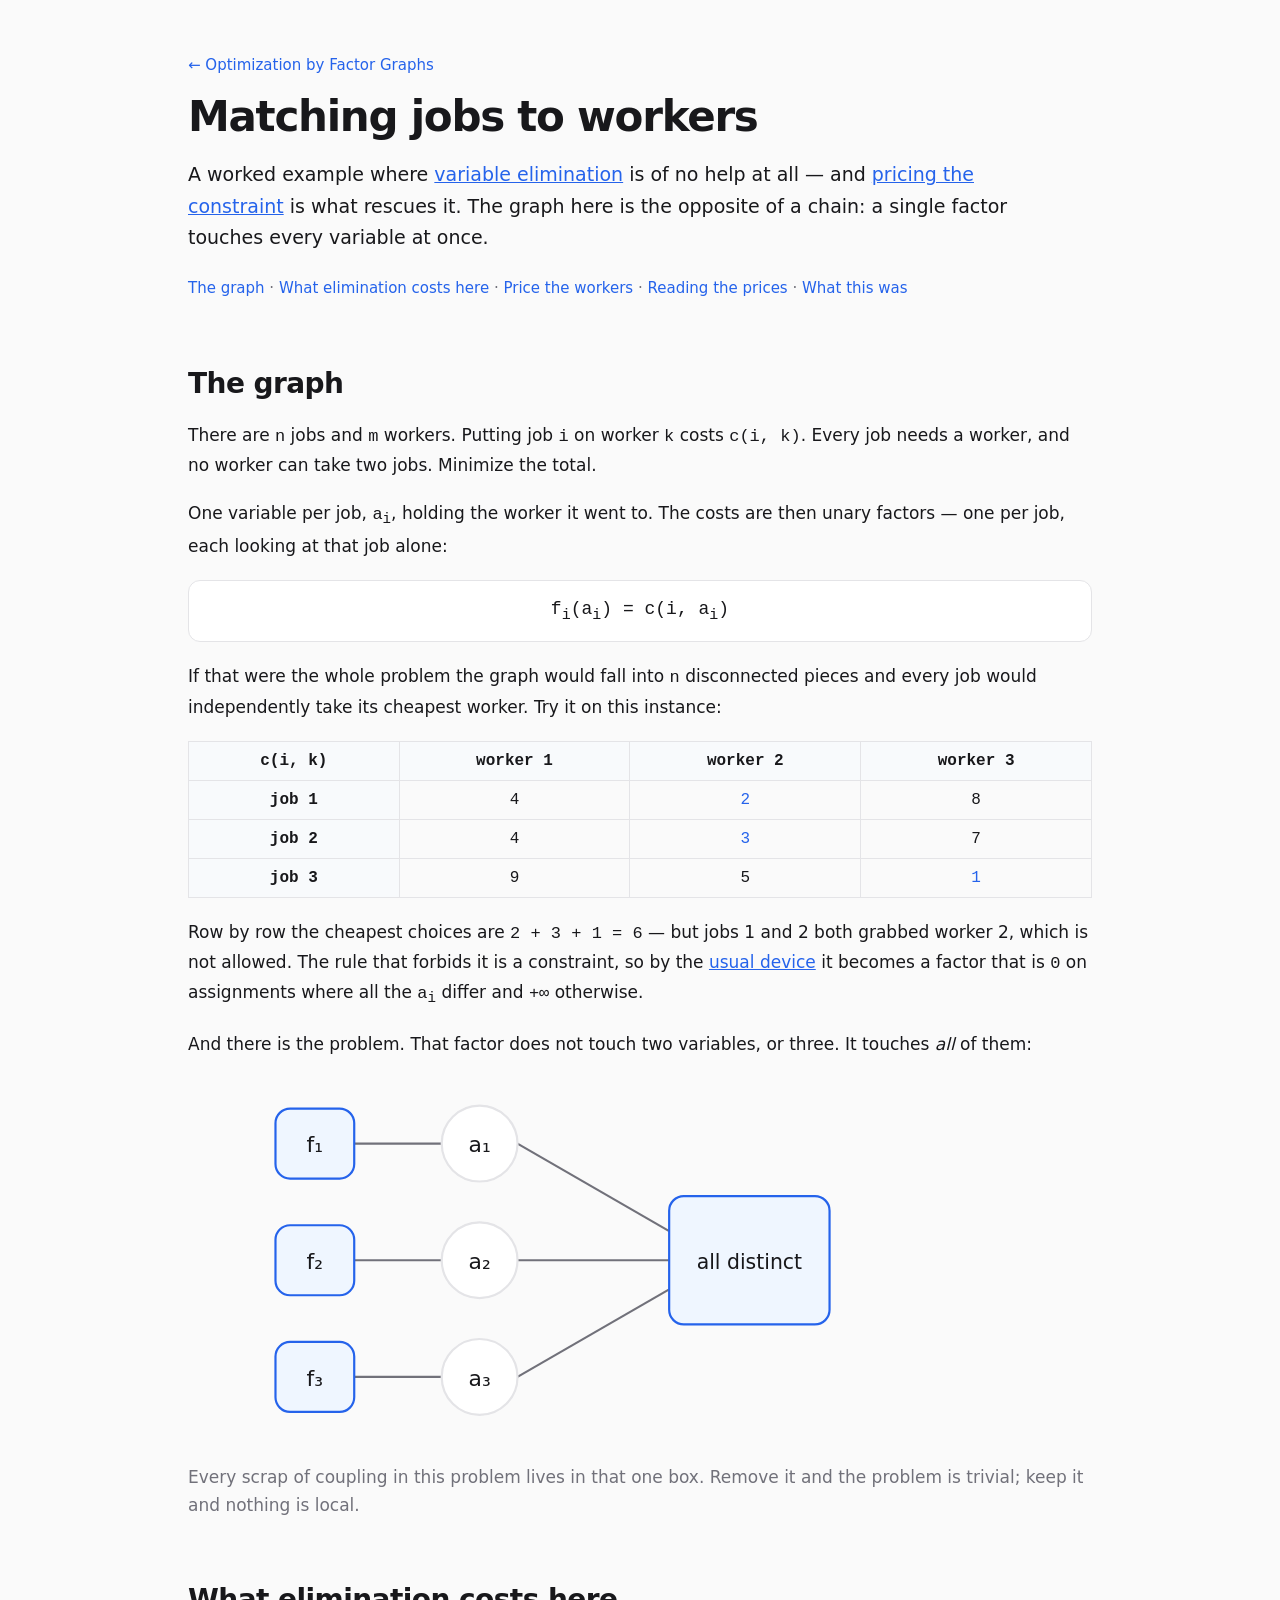
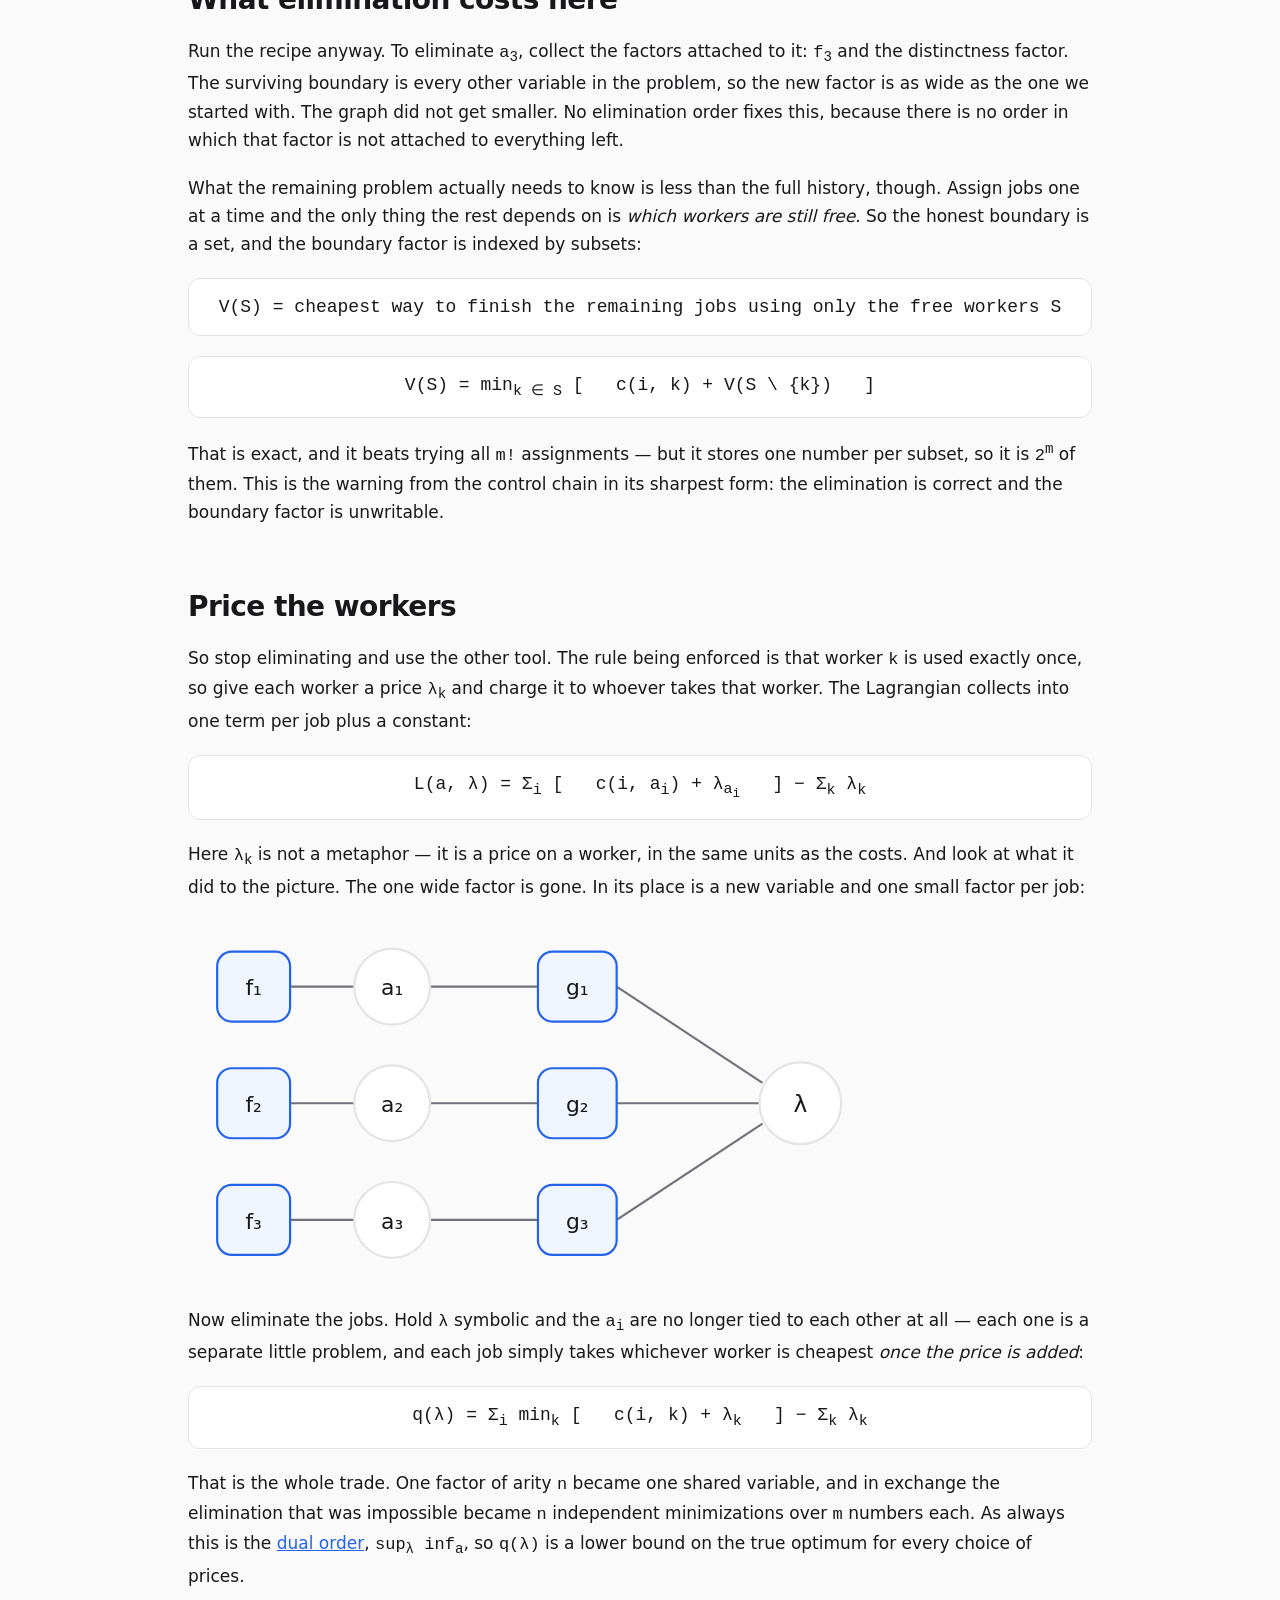
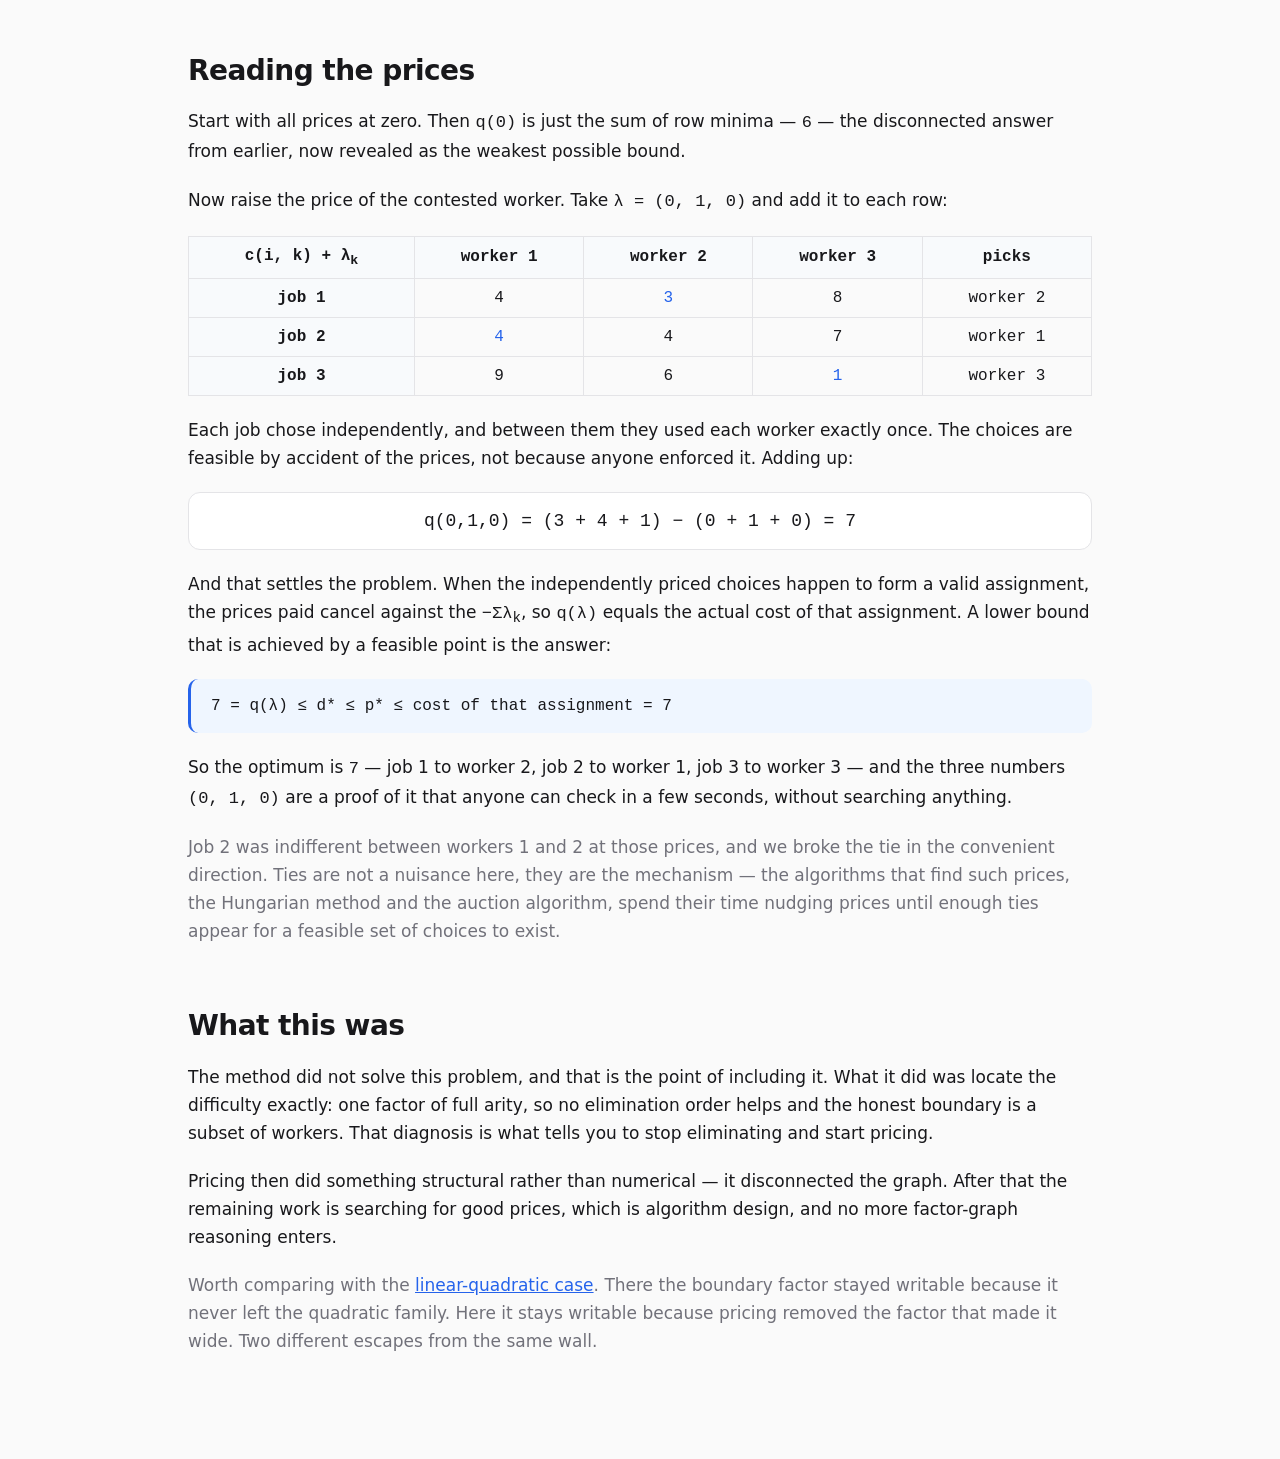
==== optimization/factor-graphs/worked-examples/assignment.html @ 1861b221 "vault backup: 2026-08-20 23:13:16" ====
<!doctype html>
<html lang="en">
<head>
  <meta charset="utf-8" />
  <meta name="viewport" content="width=device-width, initial-scale=1" />

  <title>Worked example: matching jobs to workers</title>

  <link rel="stylesheet" href="../style.css" />
</head>

<body>
<main>
<div id="fg-method">

  <section>
    <a class="backlink" href="../index.html">← Optimization by Factor Graphs</a>

    <h1>Matching jobs to workers</h1>

    <p class="lead">
      A worked example where <a href="../index.html#elimination">variable
      elimination</a> is of no help at all — and
      <a href="../index.html#pricing">pricing the constraint</a> is what
      rescues it. The graph here is the opposite of a chain: a single factor
      touches every variable at once.
    </p>

    <nav class="contents">
      <a href="#graph">The graph</a> ·
      <a href="#elimination">What elimination costs here</a> ·
      <a href="#prices">Price the workers</a> ·
      <a href="#certificate">Reading the prices</a> ·
      <a href="#coda">What this was</a>
    </nav>
  </section>

  <section id="graph">
    <h2>The graph</h2>

    <p>
      There are <span class="math">n</span> jobs and
      <span class="math">m</span> workers. Putting job
      <span class="math">i</span> on worker <span class="math">k</span>
      costs <span class="math">c(i, k)</span>. Every job needs a worker, and
      no worker can take two jobs. Minimize the total.
    </p>

    <p>
      One variable per job, <span class="math">a<sub>i</sub></span>, holding
      the worker it went to. The costs are then unary factors — one per job,
      each looking at that job alone:
    </p>

    <div class="equation math centered">
      f<sub>i</sub>(a<sub>i</sub>) = c(i, a<sub>i</sub>)
    </div>

    <p>
      If that were the whole problem the graph would fall into
      <span class="math">n</span> disconnected pieces and every job would
      independently take its cheapest worker. Try it on this instance:
    </p>

    <table class="payoff math">
      <tr>
        <th>c(i, k)</th>
        <th>worker 1</th>
        <th>worker 2</th>
        <th>worker 3</th>
      </tr>
      <tr><th>job 1</th><td>4</td><td class="accent">2</td><td>8</td></tr>
      <tr><th>job 2</th><td>4</td><td class="accent">3</td><td>7</td></tr>
      <tr><th>job 3</th><td>9</td><td>5</td><td class="accent">1</td></tr>
    </table>

    <p>
      Row by row the cheapest choices are
      <span class="math">2 + 3 + 1 = 6</span> — but jobs 1 and 2 both grabbed
      worker 2, which is not allowed. The rule that forbids it is a
      constraint, so by the
      <a href="../index.html#constraints">usual device</a> it becomes a
      factor that is <span class="math">0</span> on assignments where all
      the <span class="math">a<sub>i</sub></span> differ and
      <span class="math">+∞</span> otherwise.
    </p>

    <p>
      And there is the problem. That factor does not touch two variables, or
      three. It touches <em>all</em> of them:
    </p>

    <svg
      class="diagram"
      viewBox="0 0 620 250"
      role="img"
      aria-label="Three job variables, each with its own unary cost factor, all three also attached to a single large distinctness factor"
    >
      <line class="edge" x1="114" y1="45" x2="174" y2="45"/>
      <line class="edge" x1="114" y1="125" x2="174" y2="125"/>
      <line class="edge" x1="114" y1="205" x2="174" y2="205"/>

      <line class="edge" x1="226" y1="45" x2="330" y2="105"/>
      <line class="edge" x1="226" y1="125" x2="330" y2="125"/>
      <line class="edge" x1="226" y1="205" x2="330" y2="145"/>

      <rect class="factor" x="60" y="21" width="54" height="48" rx="10"/>
      <rect class="factor" x="60" y="101" width="54" height="48" rx="10"/>
      <rect class="factor" x="60" y="181" width="54" height="48" rx="10"/>

      <circle class="node" cx="200" cy="45" r="26"/>
      <circle class="node" cx="200" cy="125" r="26"/>
      <circle class="node" cx="200" cy="205" r="26"/>

      <rect class="factor" x="330" y="81" width="110" height="88" rx="10"/>

      <text x="87" y="51" text-anchor="middle" fill="currentColor" font-size="15">f₁</text>
      <text x="87" y="131" text-anchor="middle" fill="currentColor" font-size="15">f₂</text>
      <text x="87" y="211" text-anchor="middle" fill="currentColor" font-size="15">f₃</text>

      <text x="200" y="51" text-anchor="middle" fill="currentColor" font-size="15">a₁</text>
      <text x="200" y="131" text-anchor="middle" fill="currentColor" font-size="15">a₂</text>
      <text x="200" y="211" text-anchor="middle" fill="currentColor" font-size="15">a₃</text>

      <text x="385" y="131" text-anchor="middle" fill="currentColor" font-size="14">all distinct</text>
    </svg>

    <p class="muted">
      Every scrap of coupling in this problem lives in that one box. Remove
      it and the problem is trivial; keep it and nothing is local.
    </p>
  </section>

  <section id="elimination">
    <h2>What elimination costs here</h2>

    <p>
      Run the recipe anyway. To eliminate
      <span class="math">a<sub>3</sub></span>, collect the factors attached
      to it: <span class="math">f<sub>3</sub></span> and the distinctness
      factor. The surviving boundary is every other variable in the problem,
      so the new factor is as wide as the one we started with. The graph did
      not get smaller. No elimination order fixes this, because there is no
      order in which that factor is not attached to everything left.
    </p>

    <p>
      What the remaining problem actually needs to know is less than the
      full history, though. Assign jobs one at a time and the only thing the
      rest depends on is <em>which workers are still free</em>. So the
      honest boundary is a set, and the boundary factor is indexed by
      subsets:
    </p>

    <div class="equation math centered">
      V(S) = cheapest way to finish the remaining jobs using only the free
      workers S
    </div>

    <div class="equation math centered">
      V(S)
      =
      min<sub>k ∈ S</sub>
      [ &nbsp; c(i, k) + V(S \ {k}) &nbsp; ]
    </div>

    <p>
      That is exact, and it beats trying all
      <span class="math">m!</span> assignments — but it stores one number
      per subset, so it is <span class="math">2<sup>m</sup></span> of them.
      This is the warning from the control chain in its sharpest form: the
      elimination is correct and the boundary factor is unwritable.
    </p>
  </section>

  <section id="prices">
    <h2>Price the workers</h2>

    <p>
      So stop eliminating and use the other tool. The rule being enforced is
      that worker <span class="math">k</span> is used exactly once, so give
      each worker a price <span class="math">λ<sub>k</sub></span> and charge
      it to whoever takes that worker. The Lagrangian collects into one term
      per job plus a constant:
    </p>

    <div class="equation math centered">
      L(a, λ)
      =
      Σ<sub>i</sub>
      [ &nbsp; c(i, a<sub>i</sub>) + λ<sub>a<sub>i</sub></sub> &nbsp; ]
      −
      Σ<sub>k</sub> λ<sub>k</sub>
    </div>

    <p>
      Here <span class="math">λ<sub>k</sub></span> is not a metaphor — it is
      a price on a worker, in the same units as the costs. And look at what
      it did to the picture. The one wide factor is gone. In its place is a
      new variable and one small factor per job:
    </p>

    <svg
      class="diagram"
      viewBox="0 0 620 250"
      role="img"
      aria-label="After pricing: each job variable has its cost factor and a small pricing factor, and all the pricing factors attach to a single shared lambda variable"
    >
      <line class="edge" x1="70" y1="45" x2="114" y2="45"/>
      <line class="edge" x1="70" y1="125" x2="114" y2="125"/>
      <line class="edge" x1="70" y1="205" x2="114" y2="205"/>

      <line class="edge" x1="166" y1="45" x2="240" y2="45"/>
      <line class="edge" x1="166" y1="125" x2="240" y2="125"/>
      <line class="edge" x1="166" y1="205" x2="240" y2="205"/>

      <line class="edge" x1="294" y1="45" x2="394" y2="111"/>
      <line class="edge" x1="294" y1="125" x2="392" y2="125"/>
      <line class="edge" x1="294" y1="205" x2="394" y2="139"/>

      <rect class="factor" x="20" y="21" width="50" height="48" rx="10"/>
      <rect class="factor" x="20" y="101" width="50" height="48" rx="10"/>
      <rect class="factor" x="20" y="181" width="50" height="48" rx="10"/>

      <circle class="node" cx="140" cy="45" r="26"/>
      <circle class="node" cx="140" cy="125" r="26"/>
      <circle class="node" cx="140" cy="205" r="26"/>

      <rect class="factor" x="240" y="21" width="54" height="48" rx="10"/>
      <rect class="factor" x="240" y="101" width="54" height="48" rx="10"/>
      <rect class="factor" x="240" y="181" width="54" height="48" rx="10"/>

      <circle class="node" cx="420" cy="125" r="28"/>

      <text x="45" y="51" text-anchor="middle" fill="currentColor" font-size="15">f₁</text>
      <text x="45" y="131" text-anchor="middle" fill="currentColor" font-size="15">f₂</text>
      <text x="45" y="211" text-anchor="middle" fill="currentColor" font-size="15">f₃</text>

      <text x="140" y="51" text-anchor="middle" fill="currentColor" font-size="15">a₁</text>
      <text x="140" y="131" text-anchor="middle" fill="currentColor" font-size="15">a₂</text>
      <text x="140" y="211" text-anchor="middle" fill="currentColor" font-size="15">a₃</text>

      <text x="267" y="51" text-anchor="middle" fill="currentColor" font-size="15">g₁</text>
      <text x="267" y="131" text-anchor="middle" fill="currentColor" font-size="15">g₂</text>
      <text x="267" y="211" text-anchor="middle" fill="currentColor" font-size="15">g₃</text>

      <text x="420" y="131" text-anchor="middle" fill="currentColor" font-size="16">λ</text>
    </svg>

    <p>
      Now eliminate the jobs. Hold <span class="math">λ</span> symbolic and
      the <span class="math">a<sub>i</sub></span> are no longer tied to each
      other at all — each one is a separate little problem, and each job
      simply takes whichever worker is cheapest <em>once the price is
      added</em>:
    </p>

    <div class="equation math centered">
      q(λ)
      =
      Σ<sub>i</sub>
      min<sub>k</sub>
      [ &nbsp; c(i, k) + λ<sub>k</sub> &nbsp; ]
      −
      Σ<sub>k</sub> λ<sub>k</sub>
    </div>

    <p>
      That is the whole trade. One factor of arity <span class="math">n</span>
      became one shared variable, and in exchange the elimination that was
      impossible became <span class="math">n</span> independent minimizations
      over <span class="math">m</span> numbers each. As always this is the
      <a href="../index.html#duality">dual order</a>,
      <span class="math">sup<sub>λ</sub> inf<sub>a</sub></span>, so
      <span class="math">q(λ)</span> is a lower bound on the true optimum for
      every choice of prices.
    </p>
  </section>

  <section id="certificate">
    <h2>Reading the prices</h2>

    <p>
      Start with all prices at zero. Then
      <span class="math">q(0)</span> is just the sum of row minima —
      <span class="math">6</span> — the disconnected answer from earlier,
      now revealed as the weakest possible bound.
    </p>

    <p>
      Now raise the price of the contested worker. Take
      <span class="math">λ = (0, 1, 0)</span> and add it to each row:
    </p>

    <table class="payoff math">
      <tr>
        <th>c(i, k) + λ<sub>k</sub></th>
        <th>worker 1</th>
        <th>worker 2</th>
        <th>worker 3</th>
        <th>picks</th>
      </tr>
      <tr><th>job 1</th><td>4</td><td class="accent">3</td><td>8</td><td>worker 2</td></tr>
      <tr><th>job 2</th><td class="accent">4</td><td>4</td><td>7</td><td>worker 1</td></tr>
      <tr><th>job 3</th><td>9</td><td>6</td><td class="accent">1</td><td>worker 3</td></tr>
    </table>

    <p>
      Each job chose independently, and between them they used each worker
      exactly once. The choices are feasible by accident of the prices, not
      because anyone enforced it. Adding up:
    </p>

    <div class="equation math centered">
      q(0,1,0)
      =
      (3 + 4 + 1) − (0 + 1 + 0)
      =
      7
    </div>

    <p>
      And that settles the problem. When the independently priced choices
      happen to form a valid assignment, the prices paid cancel against the
      <span class="math">−Σλ<sub>k</sub></span>, so
      <span class="math">q(λ)</span> equals the actual cost of that
      assignment. A lower bound that is achieved by a feasible point is the
      answer:
    </p>

    <div class="viz-callout math">
      7 = q(λ) ≤ d* ≤ p* ≤ cost of that assignment = 7
    </div>

    <p>
      So the optimum is <span class="math">7</span> — job 1 to worker 2, job
      2 to worker 1, job 3 to worker 3 — and the three numbers
      <span class="math">(0, 1, 0)</span> are a proof of it that anyone can
      check in a few seconds, without searching anything.
    </p>

    <p class="muted">
      Job 2 was indifferent between workers 1 and 2 at those prices, and we
      broke the tie in the convenient direction. Ties are not a nuisance
      here, they are the mechanism — the algorithms that find such prices,
      the Hungarian method and the auction algorithm, spend their time
      nudging prices until enough ties appear for a feasible set of choices
      to exist.
    </p>
  </section>

  <section id="coda">
    <h2>What this was</h2>

    <p>
      The method did not solve this problem, and that is the point of
      including it. What it did was locate the difficulty exactly: one
      factor of full arity, so no elimination order helps and the honest
      boundary is a subset of workers. That diagnosis is what tells you to
      stop eliminating and start pricing.
    </p>

    <p>
      Pricing then did something structural rather than numerical — it
      disconnected the graph. After that the remaining work is searching for
      good prices, which is algorithm design, and no more factor-graph
      reasoning enters.
    </p>

    <p class="muted">
      Worth comparing with the
      <a href="hjb.html#lqr">linear-quadratic case</a>. There the boundary
      factor stayed writable because it never left the quadratic family.
      Here it stays writable because pricing removed the factor that made it
      wide. Two different escapes from the same wall.
    </p>
  </section>

</div>
</main>
</body>
</html>
---- optimization/factor-graphs/style.css ----
:root {
  --viz-panel: #ffffff;
  --viz-card: #ffffff;
  --viz-chip-card: #f8fafc;
  --viz-text: #18181b;
  --viz-muted: #71717a;
  --viz-border: #e4e4e7;
  --viz-accent: #2563eb;
  --viz-accent-text: #ffffff;
  --viz-accent-bg: #dbeafe;
  --viz-accent-bg-subtle: #eff6ff;
  --viz-series-1: #2563eb;
}

* {
  box-sizing: border-box;
}

body {
  margin: 0;
  background: #fafafa;
  color: var(--viz-text);
  font-family:
    Inter,
    ui-sans-serif,
    system-ui,
    -apple-system,
    BlinkMacSystemFont,
    "Segoe UI",
    sans-serif;
}

main {
  width: 100%;
  max-width: 960px;
  margin: 0 auto;
  padding: 56px 28px 120px;
}

#fg-method {
  width: 100%;
  display: flex;
  flex-direction: column;
  gap: 64px;
}

section {
  display: flex;
  flex-direction: column;
  gap: 20px;
}

h1,
h2,
h3,
p {
  margin: 0;
}

h1 {
  font-size: 42px;
  line-height: 1.08;
  letter-spacing: -0.03em;
}

h2 {
  font-size: 28px;
  line-height: 1.2;
  letter-spacing: -0.02em;
  font-weight: 600;
}

h3 {
  font-size: 17px;
  font-weight: 600;
}

p,
li {
  font-size: 17px;
  line-height: 1.65;
}

ul,
ol {
  margin: 0;
  padding-left: 22px;
}

li + li {
  margin-top: 8px;
}

.lead {
  max-width: 820px;
  font-size: 19px;
}

.math {
  font-family:
    ui-monospace,
    SFMono-Regular,
    Menlo,
    Monaco,
    Consolas,
    monospace;
}

.muted {
  color: var(--viz-muted);
}

.accent {
  color: var(--viz-accent);
}

.viz-callout {
  padding: 18px 20px;
  border-left: 3px solid var(--viz-accent);
  background: var(--viz-accent-bg-subtle);
  border-radius: 10px;
}

.equation {
  padding: 18px 20px;
  border: 1px solid var(--viz-border);
  border-radius: 12px;
  background: var(--viz-panel);
  font-size: 18px;
  overflow-x: auto;
}

.equation.centered {
  text-align: center;
}

.space-y > * + * {
  margin-top: 12px;
}

.diagram {
  width: 100%;
  height: auto;
}

.node {
  fill: var(--viz-panel);
  stroke: var(--viz-border);
  stroke-width: 1.5;
}

.factor {
  fill: var(--viz-accent-bg-subtle);
  stroke: var(--viz-accent);
  stroke-width: 1.5;
}

.edge {
  stroke: var(--viz-muted);
  stroke-width: 1.5;
}

pre.code {
  margin: 0;
  padding: 16px 20px;
  border: 1px solid var(--viz-border);
  border-radius: 12px;
  background: var(--viz-chip-card);
  font-family:
    ui-monospace,
    SFMono-Regular,
    Menlo,
    Monaco,
    Consolas,
    monospace;
  font-size: 15px;
  line-height: 1.65;
  overflow-x: auto;
}

pre.code .cm {
  color: var(--viz-muted);
}

.payoff {
  border-collapse: collapse;
  font-size: 16px;
}

.payoff th,
.payoff td {
  padding: 10px 16px;
  border: 1px solid var(--viz-border);
  text-align: center;
}

.payoff th {
  background: var(--viz-chip-card);
  font-weight: 600;
}

@media (max-width: 760px) {
  main {
    padding: 36px 18px 80px;
  }

  #fg-method {
    gap: 48px;
  }

  h1 {
    font-size: 34px;
  }

  h2 {
    font-size: 25px;
  }
}

a {
  color: var(--viz-accent);
}

.backlink {
  display: inline-block;
  font-size: 15px;
  text-decoration: none;
}

.backlink:hover {
  text-decoration: underline;
}

.card-link {
  display: block;
  padding: 18px 20px;
  border: 1px solid var(--viz-border);
  border-radius: 12px;
  background: var(--viz-panel);
  text-decoration: none;
  color: inherit;
}

.card-link:hover {
  border-color: var(--viz-accent);
}

.card-link strong {
  display: block;
  margin-bottom: 4px;
  color: var(--viz-accent);
}

.contents {
  font-size: 15px;
  line-height: 2;
  color: var(--viz-muted);
}

.contents a {
  text-decoration: none;
  white-space: nowrap;
}

.contents a:hover {
  text-decoration: underline;
}
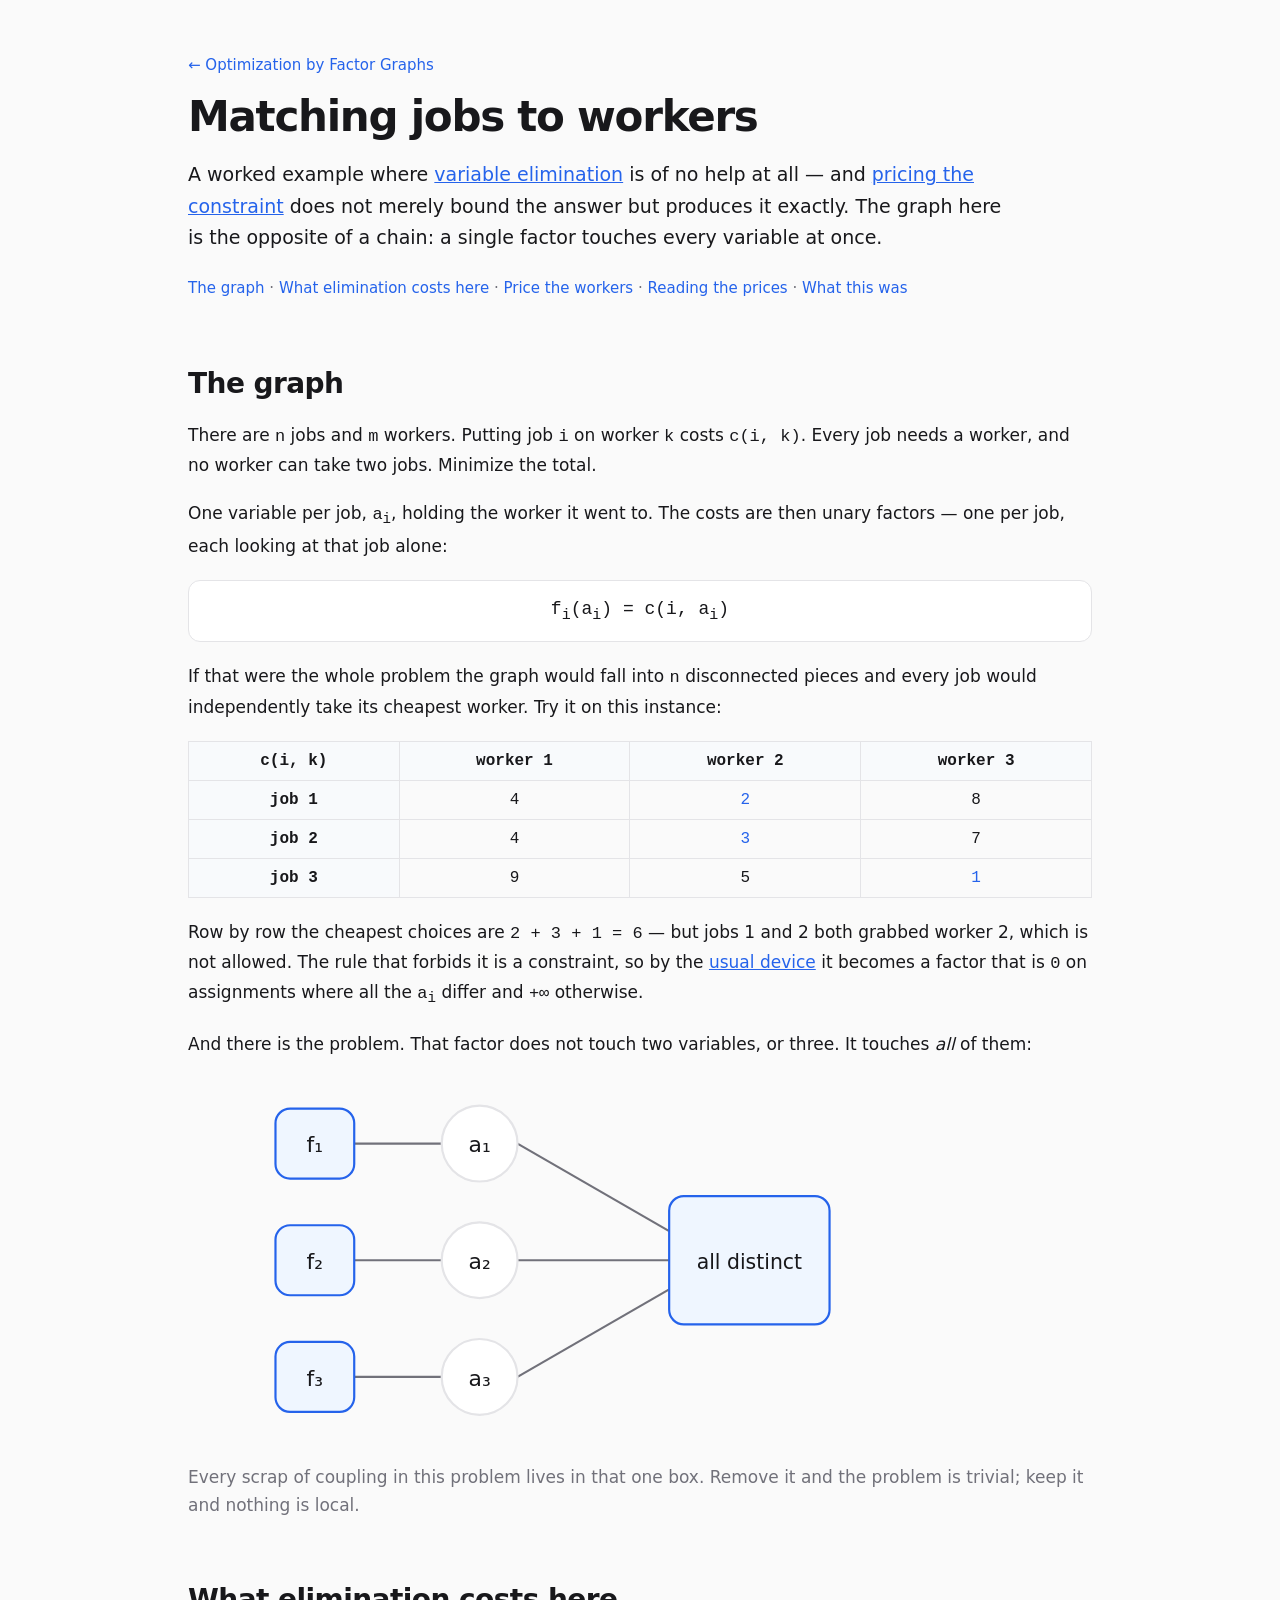
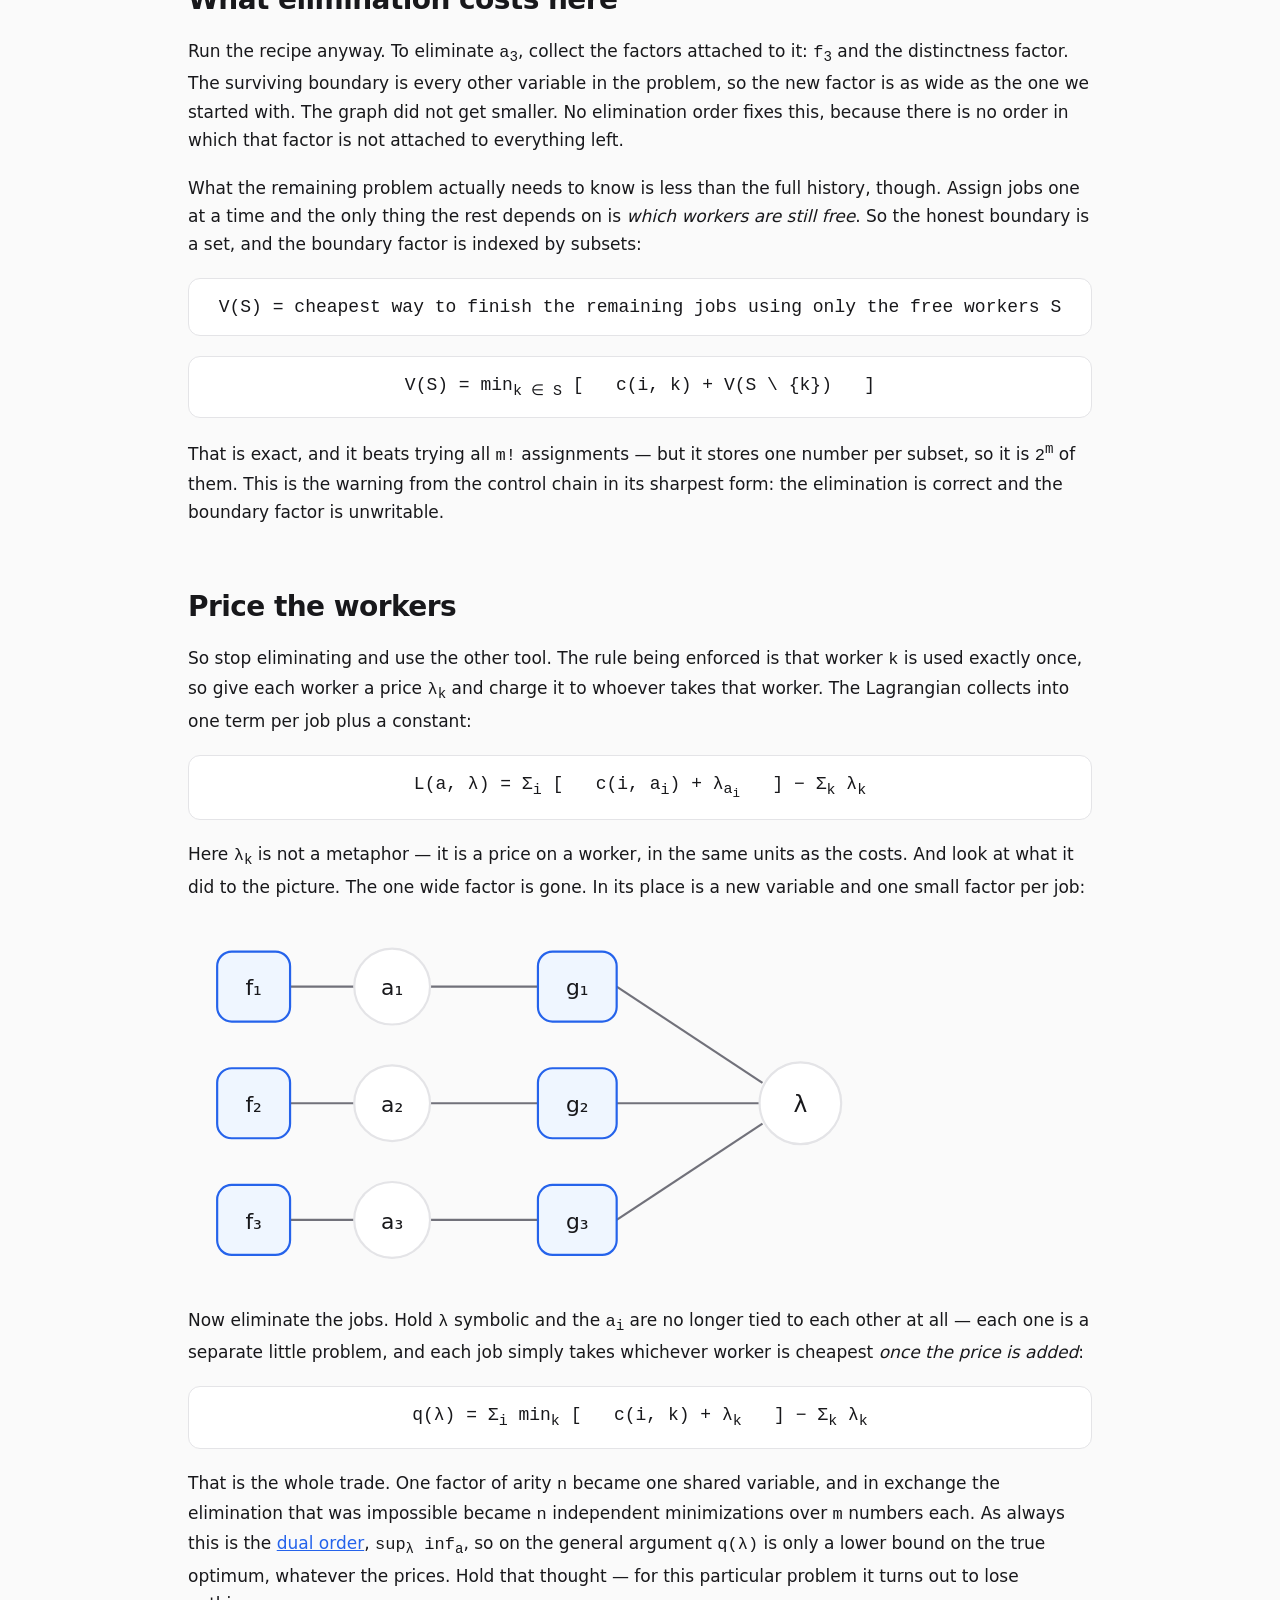
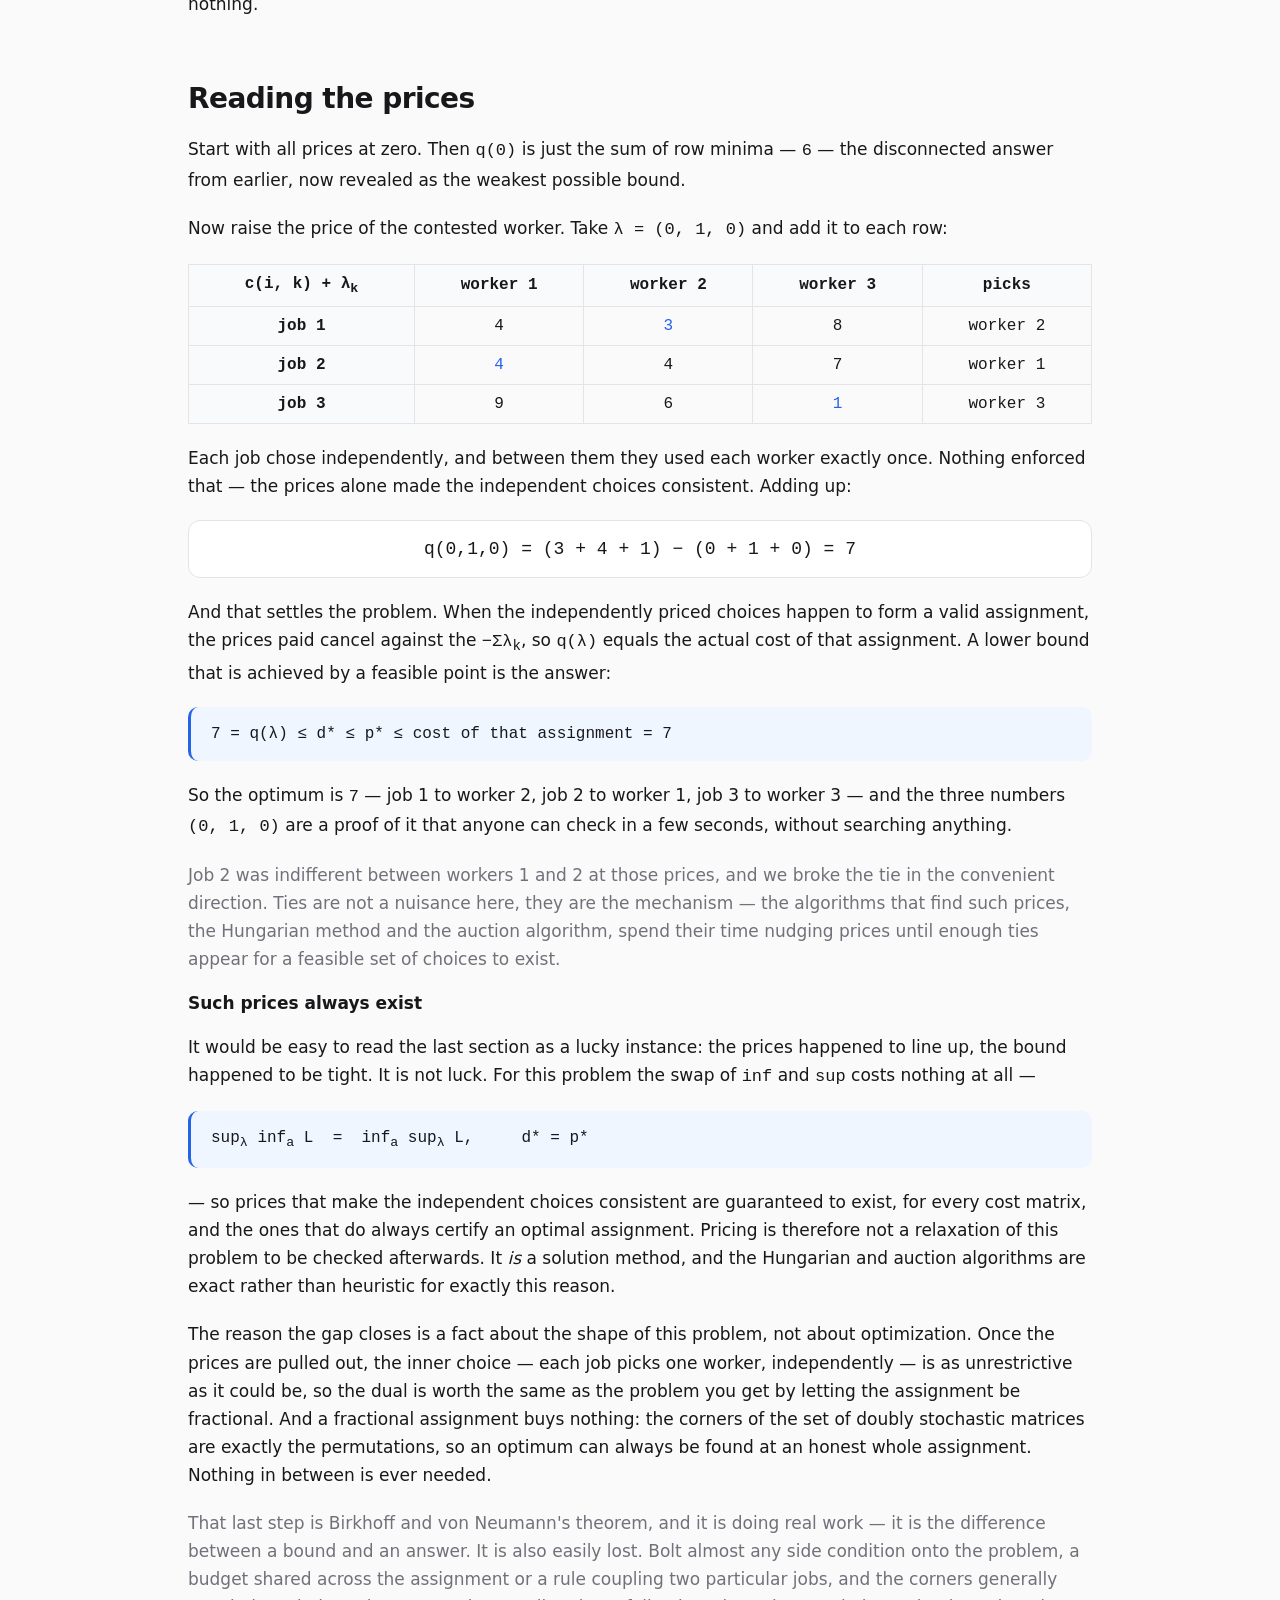
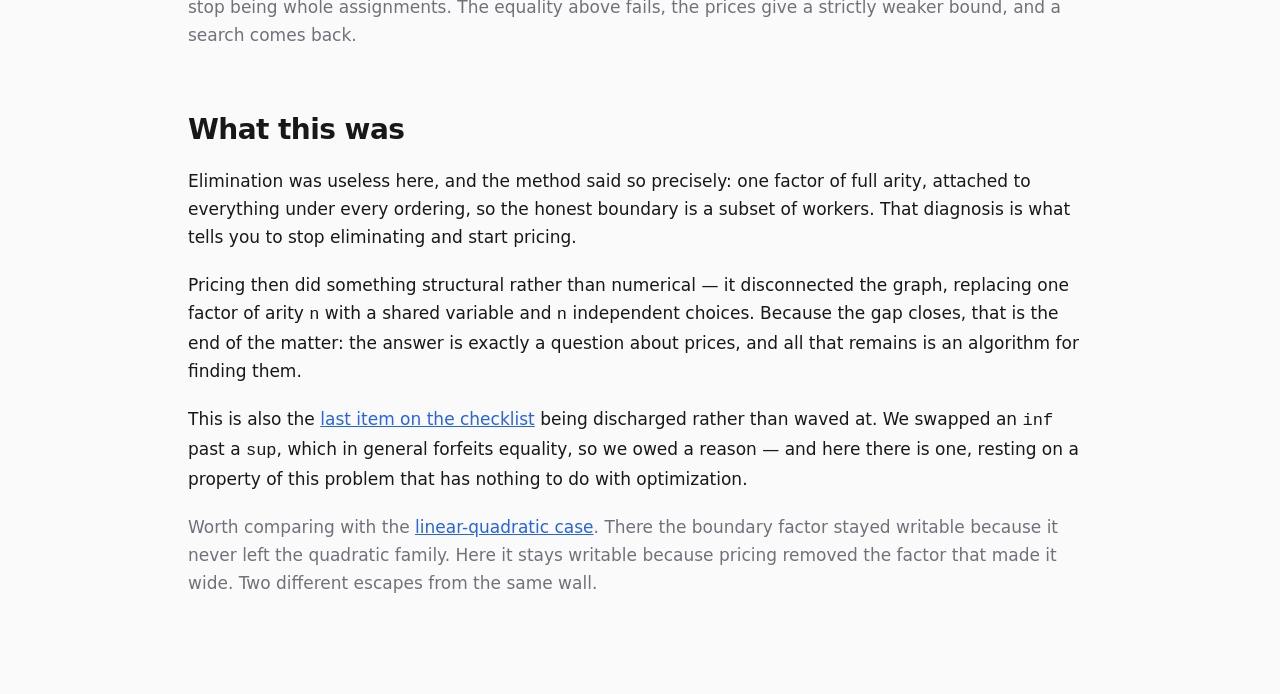
==== commit 3de7986f: "vault backup: 2026-08-20 23:18:42" ====
--- a/optimization/factor-graphs/worked-examples/assignment.html
+++ b/optimization/factor-graphs/worked-examples/assignment.html
@@ -21,9 +21,9 @@
     <p class="lead">
       A worked example where <a href="../index.html#elimination">variable
       elimination</a> is of no help at all — and
-      <a href="../index.html#pricing">pricing the constraint</a> is what
-      rescues it. The graph here is the opposite of a chain: a single factor
-      touches every variable at once.
+      <a href="../index.html#pricing">pricing the constraint</a> does not
+      merely bound the answer but produces it exactly. The graph here is the
+      opposite of a chain: a single factor touches every variable at once.
     </p>
 
     <nav class="contents">
@@ -271,9 +271,10 @@
       impossible became <span class="math">n</span> independent minimizations
       over <span class="math">m</span> numbers each. As always this is the
       <a href="../index.html#duality">dual order</a>,
-      <span class="math">sup<sub>λ</sub> inf<sub>a</sub></span>, so
-      <span class="math">q(λ)</span> is a lower bound on the true optimum for
-      every choice of prices.
+      <span class="math">sup<sub>λ</sub> inf<sub>a</sub></span>, so on the
+      general argument <span class="math">q(λ)</span> is only a lower bound
+      on the true optimum, whatever the prices. Hold that thought — for this
+      particular problem it turns out to lose nothing.
     </p>
   </section>
 
@@ -307,8 +308,8 @@
 
     <p>
       Each job chose independently, and between them they used each worker
-      exactly once. The choices are feasible by accident of the prices, not
-      because anyone enforced it. Adding up:
+      exactly once. Nothing enforced that — the prices alone made the
+      independent choices consistent. Adding up:
     </p>
 
     <div class="equation math centered">
@@ -347,24 +348,84 @@
       nudging prices until enough ties appear for a feasible set of choices
       to exist.
     </p>
+
+    <h3>Such prices always exist</h3>
+
+    <p>
+      It would be easy to read the last section as a lucky instance: the
+      prices happened to line up, the bound happened to be tight. It is not
+      luck. For this problem the swap of
+      <span class="math">inf</span> and <span class="math">sup</span> costs
+      nothing at all —
+    </p>
+
+    <div class="viz-callout math">
+      sup<sub>λ</sub> inf<sub>a</sub> L
+      &nbsp;=&nbsp;
+      inf<sub>a</sub> sup<sub>λ</sub> L,
+      &nbsp;&nbsp;&nbsp;
+      d* = p*
+    </div>
+
+    <p>
+      — so prices that make the independent choices consistent are
+      guaranteed to exist, for every cost matrix, and the ones that do
+      always certify an optimal assignment. Pricing is therefore not a
+      relaxation of this problem to be checked afterwards. It <em>is</em> a
+      solution method, and the Hungarian and auction algorithms are exact
+      rather than heuristic for exactly this reason.
+    </p>
+
+    <p>
+      The reason the gap closes is a fact about the shape of this problem,
+      not about optimization. Once the prices are pulled out, the inner
+      choice — each job picks one worker, independently — is as unrestrictive
+      as it could be, so the dual is worth the same as the problem you get by
+      letting the assignment be fractional. And a fractional assignment buys
+      nothing: the corners of the set of doubly stochastic matrices are
+      exactly the permutations, so an optimum can always be found at an
+      honest whole assignment. Nothing in between is ever needed.
+    </p>
+
+    <p class="muted">
+      That last step is Birkhoff and von Neumann's theorem, and it is doing
+      real work — it is the difference between a bound and an answer. It is
+      also easily lost. Bolt almost any side condition onto the problem, a
+      budget shared across the assignment or a rule coupling two particular
+      jobs, and the corners generally stop being whole assignments. The
+      equality above fails, the prices give a strictly weaker bound, and a
+      search comes back.
+    </p>
   </section>
 
   <section id="coda">
     <h2>What this was</h2>
 
     <p>
-      The method did not solve this problem, and that is the point of
-      including it. What it did was locate the difficulty exactly: one
-      factor of full arity, so no elimination order helps and the honest
-      boundary is a subset of workers. That diagnosis is what tells you to
-      stop eliminating and start pricing.
+      Elimination was useless here, and the method said so precisely: one
+      factor of full arity, attached to everything under every ordering, so
+      the honest boundary is a subset of workers. That diagnosis is what
+      tells you to stop eliminating and start pricing.
     </p>
 
     <p>
       Pricing then did something structural rather than numerical — it
-      disconnected the graph. After that the remaining work is searching for
-      good prices, which is algorithm design, and no more factor-graph
-      reasoning enters.
+      disconnected the graph, replacing one factor of arity
+      <span class="math">n</span> with a shared variable and
+      <span class="math">n</span> independent choices. Because the gap
+      closes, that is the end of the matter: the answer is exactly a
+      question about prices, and all that remains is an algorithm for
+      finding them.
+    </p>
+
+    <p>
+      This is also the
+      <a href="../index.html#summary">last item on the checklist</a> being
+      discharged rather than waved at. We swapped an
+      <span class="math">inf</span> past a <span class="math">sup</span>,
+      which in general forfeits equality, so we owed a reason — and here
+      there is one, resting on a property of this problem that has nothing
+      to do with optimization.
     </p>
 
     <p class="muted">
